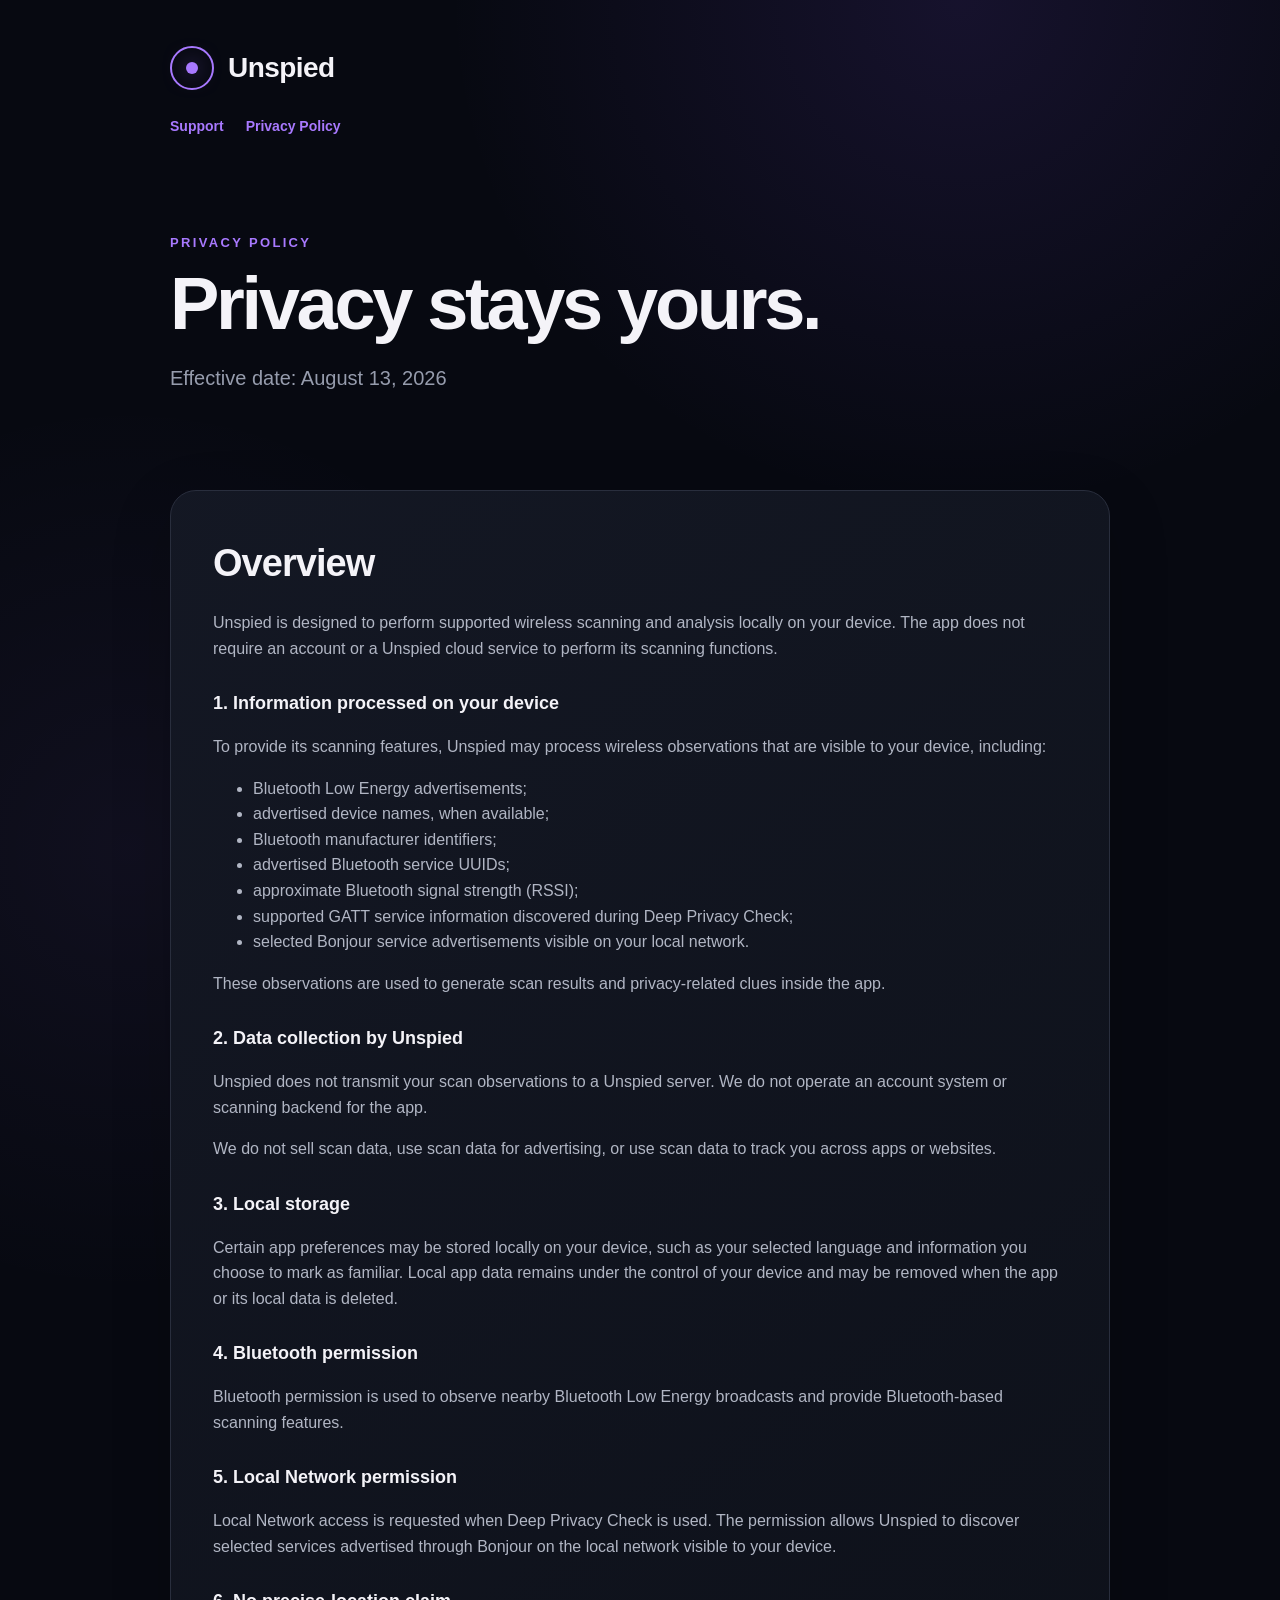
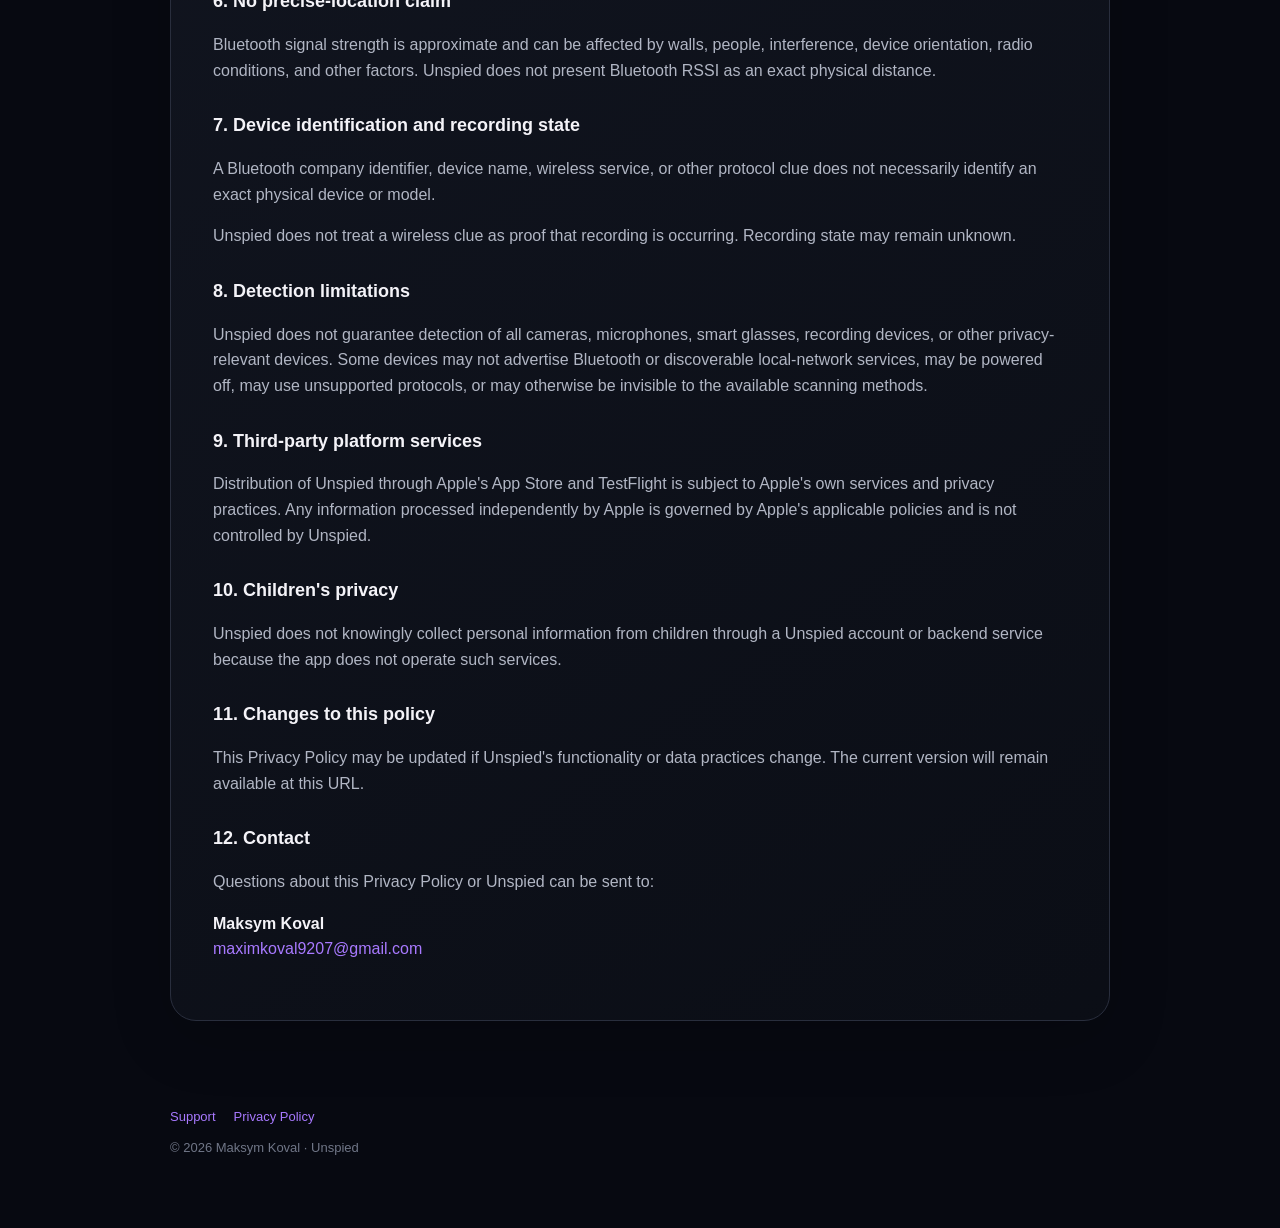
==== privacy.html @ 08357d12 "feat: publish Unspied support and privacy pages" ====
<!doctype html>
<html lang="en">
<head>
  <meta charset="utf-8">
  <meta name="viewport" content="width=device-width, initial-scale=1">
  <meta name="description" content="Privacy Policy for Unspied.">
  <title>Unspied Privacy Policy</title>
  <link rel="stylesheet" href="styles.css">
</head>
<body>

<header class="shell">
  <div class="brand">
    <span class="logo" aria-hidden="true"></span>
    <span>Unspied</span>
  </div>

  <nav>
    <a href="index.html">Support</a>
    <a href="privacy.html">Privacy Policy</a>
  </nav>
</header>

<main>

  <div class="hero shell">
    <div class="eyebrow">Privacy Policy</div>
    <h1>Privacy stays yours.</h1>

    <p class="lead">
      Effective date: August 13, 2026
    </p>
  </div>

  <section class="shell">
    <div class="card">

      <h2>Overview</h2>

      <p>
        Unspied is designed to perform supported wireless scanning and
        analysis locally on your device. The app does not require an account
        or a Unspied cloud service to perform its scanning functions.
      </p>

      <h3>1. Information processed on your device</h3>

      <p>
        To provide its scanning features, Unspied may process wireless
        observations that are visible to your device, including:
      </p>

      <ul>
        <li>Bluetooth Low Energy advertisements;</li>
        <li>advertised device names, when available;</li>
        <li>Bluetooth manufacturer identifiers;</li>
        <li>advertised Bluetooth service UUIDs;</li>
        <li>approximate Bluetooth signal strength (RSSI);</li>
        <li>supported GATT service information discovered during Deep Privacy Check;</li>
        <li>selected Bonjour service advertisements visible on your local network.</li>
      </ul>

      <p>
        These observations are used to generate scan results and privacy-related
        clues inside the app.
      </p>

      <h3>2. Data collection by Unspied</h3>

      <p>
        Unspied does not transmit your scan observations to a Unspied server.
        We do not operate an account system or scanning backend for the app.
      </p>

      <p>
        We do not sell scan data, use scan data for advertising, or use scan
        data to track you across apps or websites.
      </p>

      <h3>3. Local storage</h3>

      <p>
        Certain app preferences may be stored locally on your device, such as
        your selected language and information you choose to mark as familiar.
        Local app data remains under the control of your device and may be
        removed when the app or its local data is deleted.
      </p>

      <h3>4. Bluetooth permission</h3>

      <p>
        Bluetooth permission is used to observe nearby Bluetooth Low Energy
        broadcasts and provide Bluetooth-based scanning features.
      </p>

      <h3>5. Local Network permission</h3>

      <p>
        Local Network access is requested when Deep Privacy Check is used.
        The permission allows Unspied to discover selected services advertised
        through Bonjour on the local network visible to your device.
      </p>

      <h3>6. No precise-location claim</h3>

      <p>
        Bluetooth signal strength is approximate and can be affected by walls,
        people, interference, device orientation, radio conditions, and other
        factors. Unspied does not present Bluetooth RSSI as an exact physical
        distance.
      </p>

      <h3>7. Device identification and recording state</h3>

      <p>
        A Bluetooth company identifier, device name, wireless service, or
        other protocol clue does not necessarily identify an exact physical
        device or model.
      </p>

      <p>
        Unspied does not treat a wireless clue as proof that recording is
        occurring. Recording state may remain unknown.
      </p>

      <h3>8. Detection limitations</h3>

      <p>
        Unspied does not guarantee detection of all cameras, microphones,
        smart glasses, recording devices, or other privacy-relevant devices.
        Some devices may not advertise Bluetooth or discoverable local-network
        services, may be powered off, may use unsupported protocols, or may
        otherwise be invisible to the available scanning methods.
      </p>

      <h3>9. Third-party platform services</h3>

      <p>
        Distribution of Unspied through Apple's App Store and TestFlight is
        subject to Apple's own services and privacy practices. Any information
        processed independently by Apple is governed by Apple's applicable
        policies and is not controlled by Unspied.
      </p>

      <h3>10. Children's privacy</h3>

      <p>
        Unspied does not knowingly collect personal information from children
        through a Unspied account or backend service because the app does not
        operate such services.
      </p>

      <h3>11. Changes to this policy</h3>

      <p>
        This Privacy Policy may be updated if Unspied's functionality or data
        practices change. The current version will remain available at this URL.
      </p>

      <h3>12. Contact</h3>

      <p>
        Questions about this Privacy Policy or Unspied can be sent to:
      </p>

      <p>
        <strong>Maksym Koval</strong><br>
        <a href="mailto:maximkoval9207@gmail.com">maximkoval9207@gmail.com</a>
      </p>

    </div>
  </section>

</main>

<footer class="shell">
  <div class="footer-links">
    <a href="https://maximkoval9207.github.io/unspied-support/">Support</a>
    <a href="https://maximkoval9207.github.io/unspied-support/privacy.html">Privacy Policy</a>
  </div>

  <div>© 2026 Maksym Koval · Unspied</div>
</footer>

</body>
</html>
---- styles.css ----
:root {
  color-scheme: dark;
  --bg: #070911;
  --panel: #10131d;
  --panel2: #151925;
  --line: #292e3d;
  --text: #f4f3f8;
  --muted: #969cad;
  --purple: #a879ff;
  --purple2: #8453f5;
  --green: #51dbb2;
}

* {
  box-sizing: border-box;
}

html {
  scroll-behavior: smooth;
}

body {
  margin: 0;
  background:
    radial-gradient(circle at 75% 0%, rgba(132,83,245,.12), transparent 32rem),
    radial-gradient(circle at 10% 30%, rgba(168,121,255,.06), transparent 28rem),
    var(--bg);
  color: var(--text);
  font-family:
    -apple-system, BlinkMacSystemFont, "Segoe UI",
    Helvetica, Arial, sans-serif;
  line-height: 1.6;
}

a {
  color: var(--purple);
  text-decoration: none;
}

a:hover {
  text-decoration: underline;
}

.shell {
  width: min(940px, calc(100% - 36px));
  margin: 0 auto;
}

header {
  padding: 46px 0 24px;
}

.brand {
  display: flex;
  align-items: center;
  gap: 14px;
  font-size: 28px;
  font-weight: 800;
  letter-spacing: -.02em;
}

.logo {
  width: 44px;
  height: 44px;
  border: 2px solid var(--purple);
  border-radius: 50%;
  display: grid;
  place-items: center;
}

.logo::after {
  content: "";
  width: 12px;
  height: 12px;
  background: var(--purple);
  border-radius: 50%;
  box-shadow: 0 0 22px rgba(168,121,255,.55);
}

nav {
  display: flex;
  flex-wrap: wrap;
  gap: 22px;
  margin-top: 24px;
  font-size: 14px;
  font-weight: 700;
}

.hero {
  padding: 72px 0 44px;
}

.eyebrow {
  color: var(--purple);
  text-transform: uppercase;
  letter-spacing: .18em;
  font-size: 13px;
  font-weight: 800;
}

h1 {
  margin: 12px 0 20px;
  max-width: 760px;
  font-size: clamp(42px, 8vw, 74px);
  line-height: 1.03;
  letter-spacing: -.045em;
}

.lead {
  max-width: 700px;
  color: var(--muted);
  font-size: 20px;
}

.badges {
  display: flex;
  flex-wrap: wrap;
  gap: 10px;
  margin: 30px 0 0;
}

.badge {
  border: 1px solid var(--line);
  background: rgba(21,25,37,.8);
  border-radius: 999px;
  padding: 9px 14px;
  color: #c4c8d2;
  font-size: 13px;
  font-weight: 700;
}

.badge.green::before {
  content: "●";
  color: var(--green);
  margin-right: 7px;
}

section {
  padding: 32px 0;
}

.card {
  border: 1px solid var(--line);
  border-radius: 26px;
  background:
    linear-gradient(145deg, rgba(20,24,36,.97), rgba(11,14,22,.97));
  padding: clamp(24px, 5vw, 42px);
  box-shadow: 0 18px 60px rgba(0,0,0,.18);
}

.card + .card {
  margin-top: 18px;
}

h2 {
  margin: 0 0 16px;
  font-size: clamp(28px, 5vw, 38px);
  letter-spacing: -.025em;
}

h3 {
  margin-top: 28px;
  margin-bottom: 8px;
  font-size: 18px;
}

p, li {
  color: #b1b6c4;
}

strong {
  color: var(--text);
}

.contact {
  display: inline-flex;
  align-items: center;
  gap: 10px;
  margin-top: 14px;
  border-radius: 14px;
  padding: 13px 18px;
  background: linear-gradient(135deg, var(--purple2), var(--purple));
  color: white;
  font-weight: 800;
}

.contact:hover {
  text-decoration: none;
  filter: brightness(1.06);
}

.notice {
  margin-top: 24px;
  padding: 18px 20px;
  border: 1px solid #28483f;
  border-radius: 18px;
  background: rgba(17,44,35,.45);
}

.notice strong {
  color: var(--green);
}

.grid {
  display: grid;
  grid-template-columns: repeat(2, minmax(0, 1fr));
  gap: 18px;
}

footer {
  padding: 54px 0 70px;
  color: #707687;
  font-size: 13px;
}

.footer-links {
  display: flex;
  gap: 18px;
  flex-wrap: wrap;
  margin-bottom: 10px;
}

@media (max-width: 680px) {
  .grid {
    grid-template-columns: 1fr;
  }

  .hero {
    padding-top: 42px;
  }
}
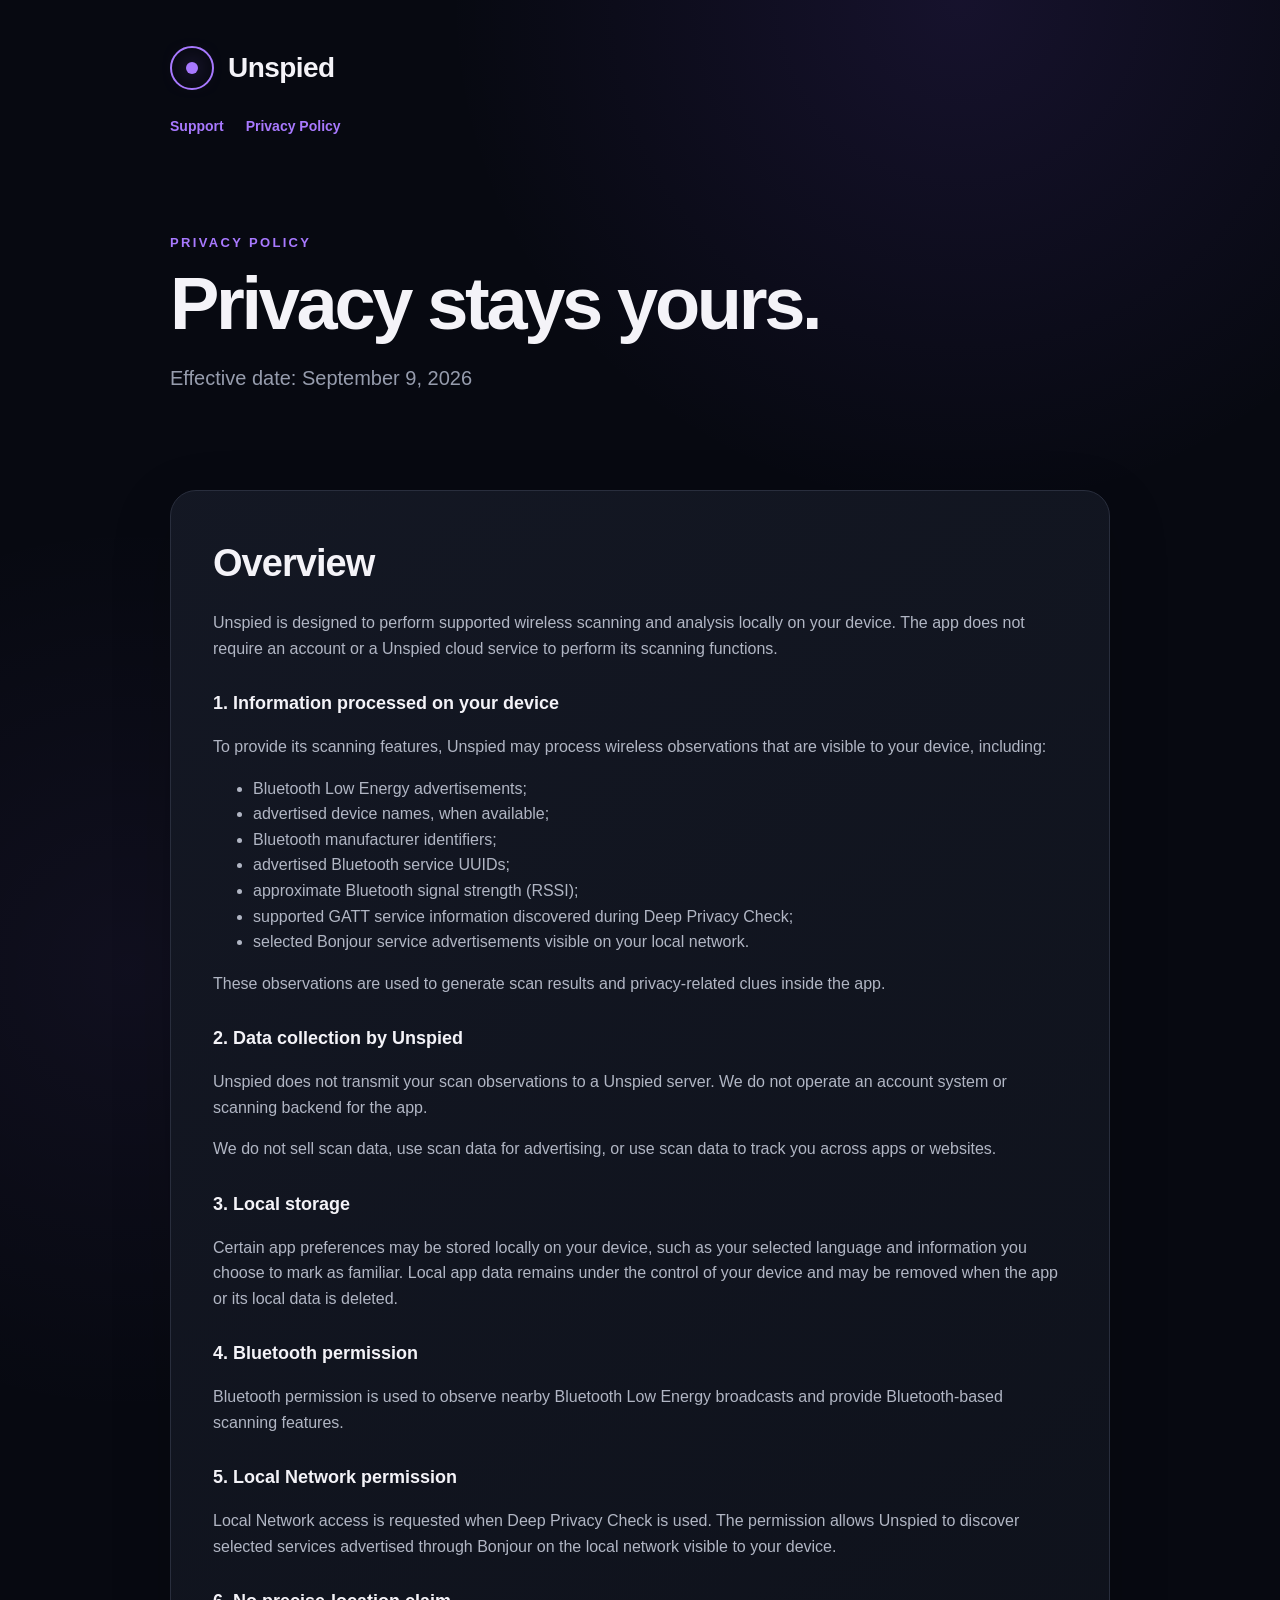
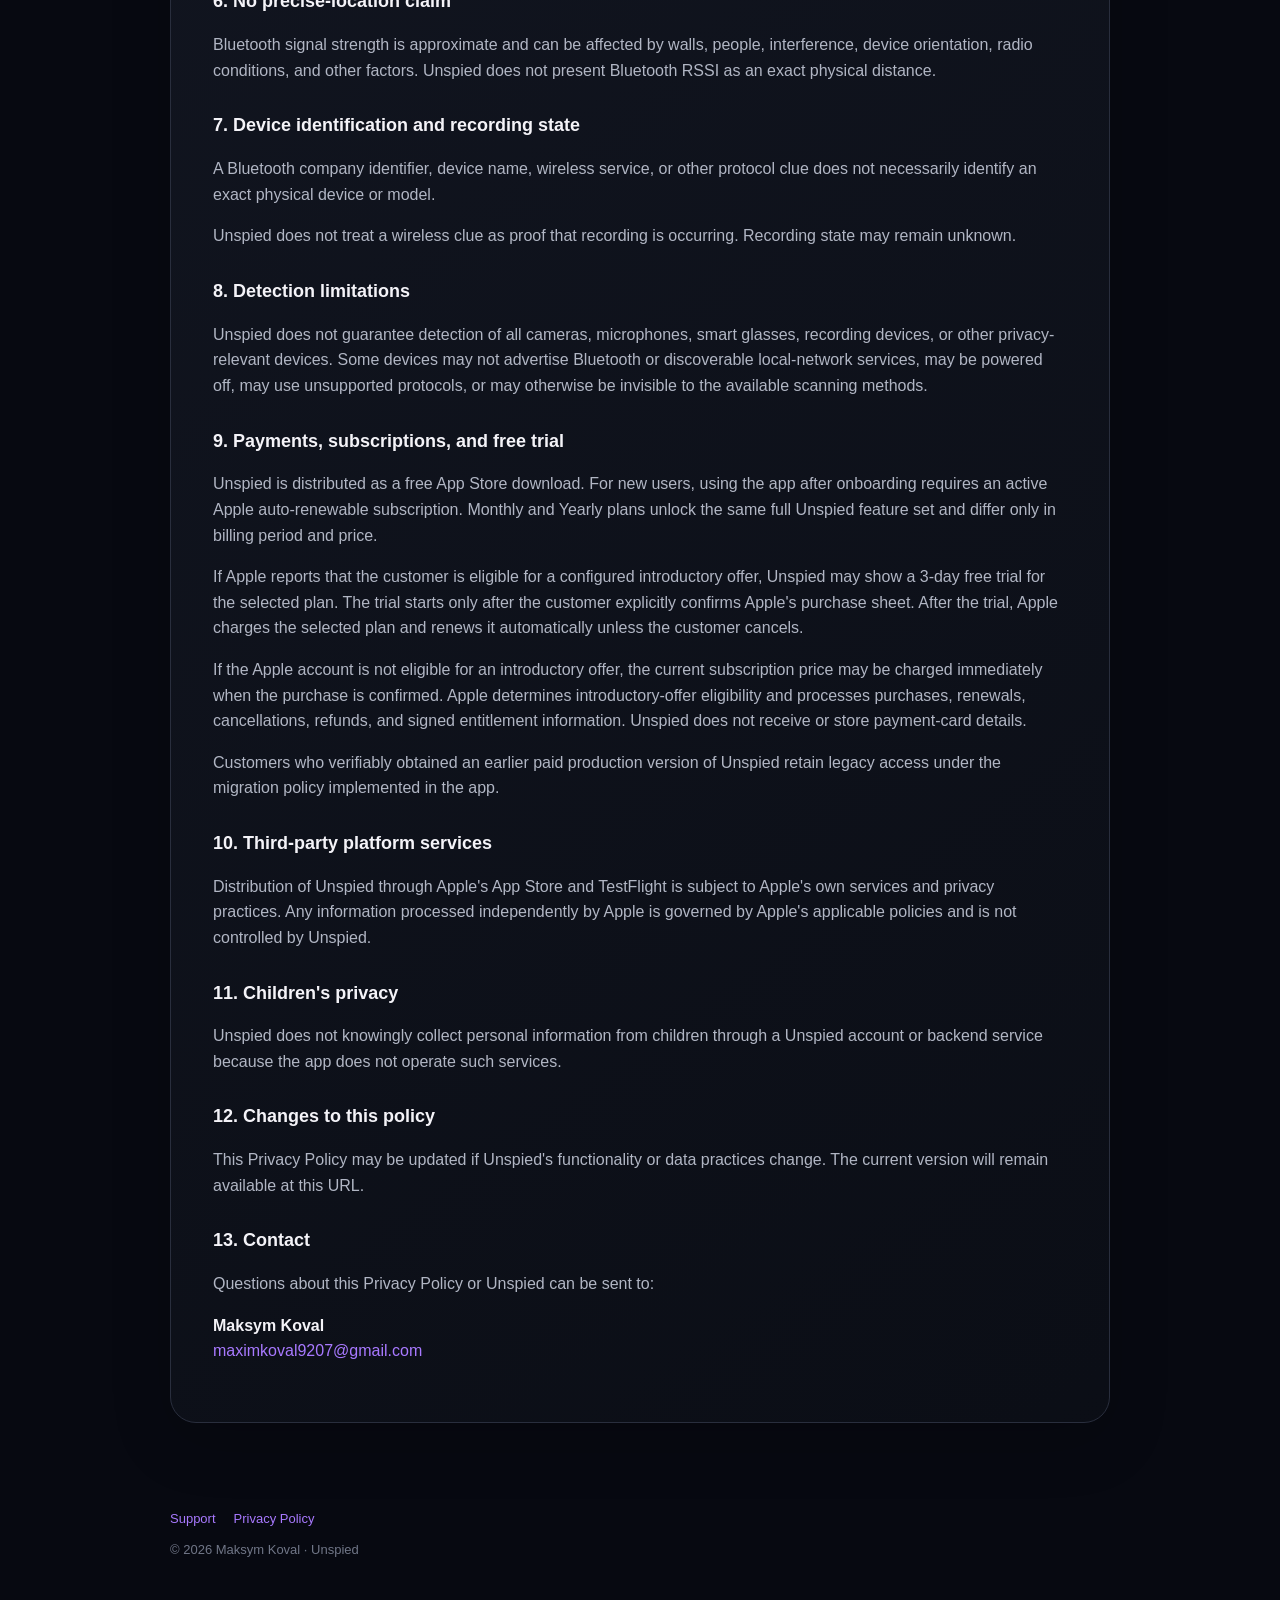
==== commit 84c267dc: "docs: update privacy for full-app subscription" ====
--- a/privacy.html
+++ b/privacy.html
@@ -28,7 +28,7 @@
     <h1>Privacy stays yours.</h1>
 
     <p class="lead">
-      Effective date: August 13, 2026
+      Effective date: September 9, 2026
     </p>
   </div>
 
@@ -133,16 +133,48 @@
         otherwise be invisible to the available scanning methods.
       </p>
 
-      <h3>9. Third-party platform services</h3>
-
-      <p>
-        Distribution of Unspied through Apple's App Store and TestFlight is
-        subject to Apple's own services and privacy practices. Any information
-        processed independently by Apple is governed by Apple's applicable
+      <h3>9. Payments, subscriptions, and free trial</h3>
+
+      <p>
+        Unspied is distributed as a free App Store download. For new users,
+        using the app after onboarding requires an active Apple auto-renewable
+        subscription. Monthly and Yearly plans unlock the same full Unspied
+        feature set and differ only in billing period and price.
+      </p>
+
+      <p>
+        If Apple reports that the customer is eligible for a configured
+        introductory offer, Unspied may show a 3-day free trial for the selected
+        plan. The trial starts only after the customer explicitly confirms
+        Apple&apos;s purchase sheet. After the trial, Apple charges the selected
+        plan and renews it automatically unless the customer cancels.
+      </p>
+
+      <p>
+        If the Apple account is not eligible for an introductory offer, the
+        current subscription price may be charged immediately when the purchase
+        is confirmed. Apple determines introductory-offer eligibility and
+        processes purchases, renewals, cancellations, refunds, and signed
+        entitlement information. Unspied does not receive or store payment-card
+        details.
+      </p>
+
+      <p>
+        Customers who verifiably obtained an earlier paid production version
+        of Unspied retain legacy access under the migration policy implemented
+        in the app.
+      </p>
+
+      <h3>10. Third-party platform services</h3>
+
+      <p>
+        Distribution of Unspied through Apple&apos;s App Store and TestFlight is
+        subject to Apple&apos;s own services and privacy practices. Any information
+        processed independently by Apple is governed by Apple&apos;s applicable
         policies and is not controlled by Unspied.
       </p>
 
-      <h3>10. Children's privacy</h3>
+      <h3>11. Children&apos;s privacy</h3>
 
       <p>
         Unspied does not knowingly collect personal information from children
@@ -150,14 +182,14 @@
         operate such services.
       </p>
 
-      <h3>11. Changes to this policy</h3>
-
-      <p>
-        This Privacy Policy may be updated if Unspied's functionality or data
+      <h3>12. Changes to this policy</h3>
+
+      <p>
+        This Privacy Policy may be updated if Unspied&apos;s functionality or data
         practices change. The current version will remain available at this URL.
       </p>
 
-      <h3>12. Contact</h3>
+      <h3>13. Contact</h3>
 
       <p>
         Questions about this Privacy Policy or Unspied can be sent to:
@@ -183,4 +215,4 @@
 </footer>
 
 </body>
-</html>+</html>
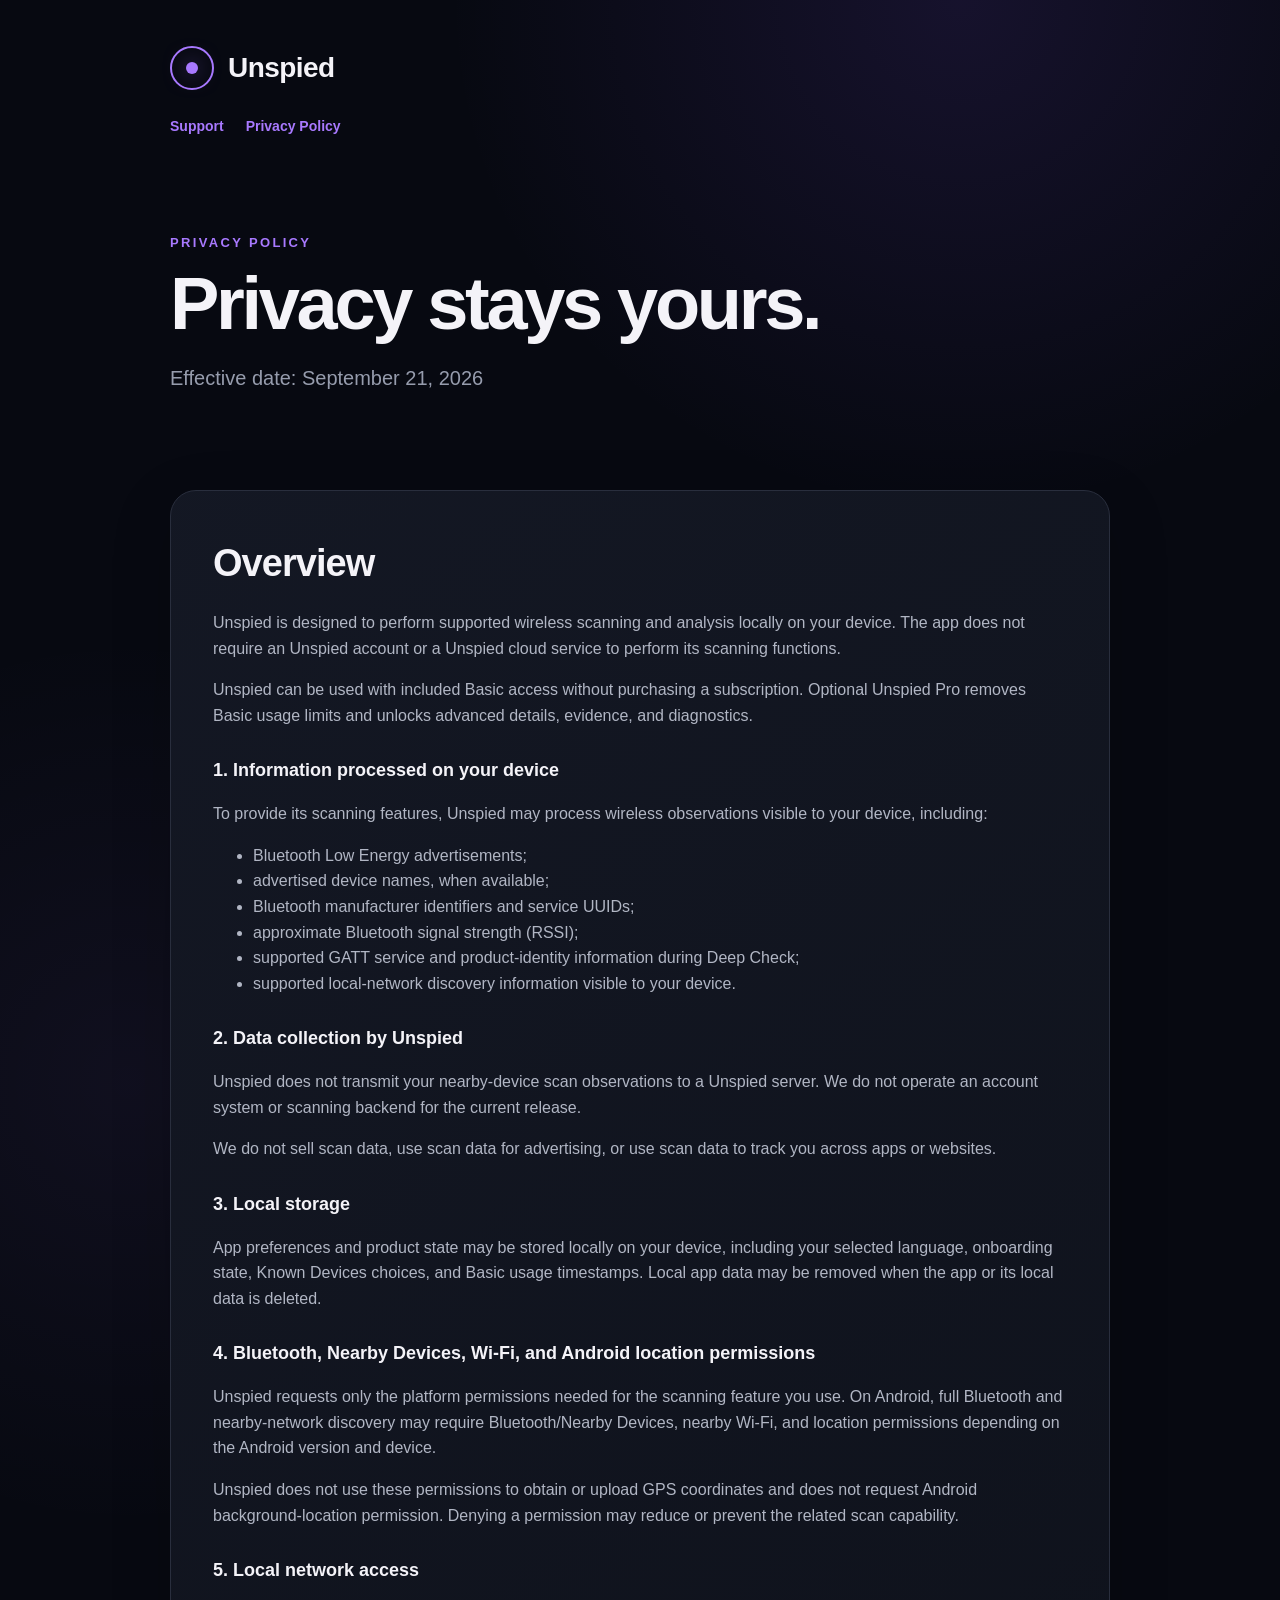
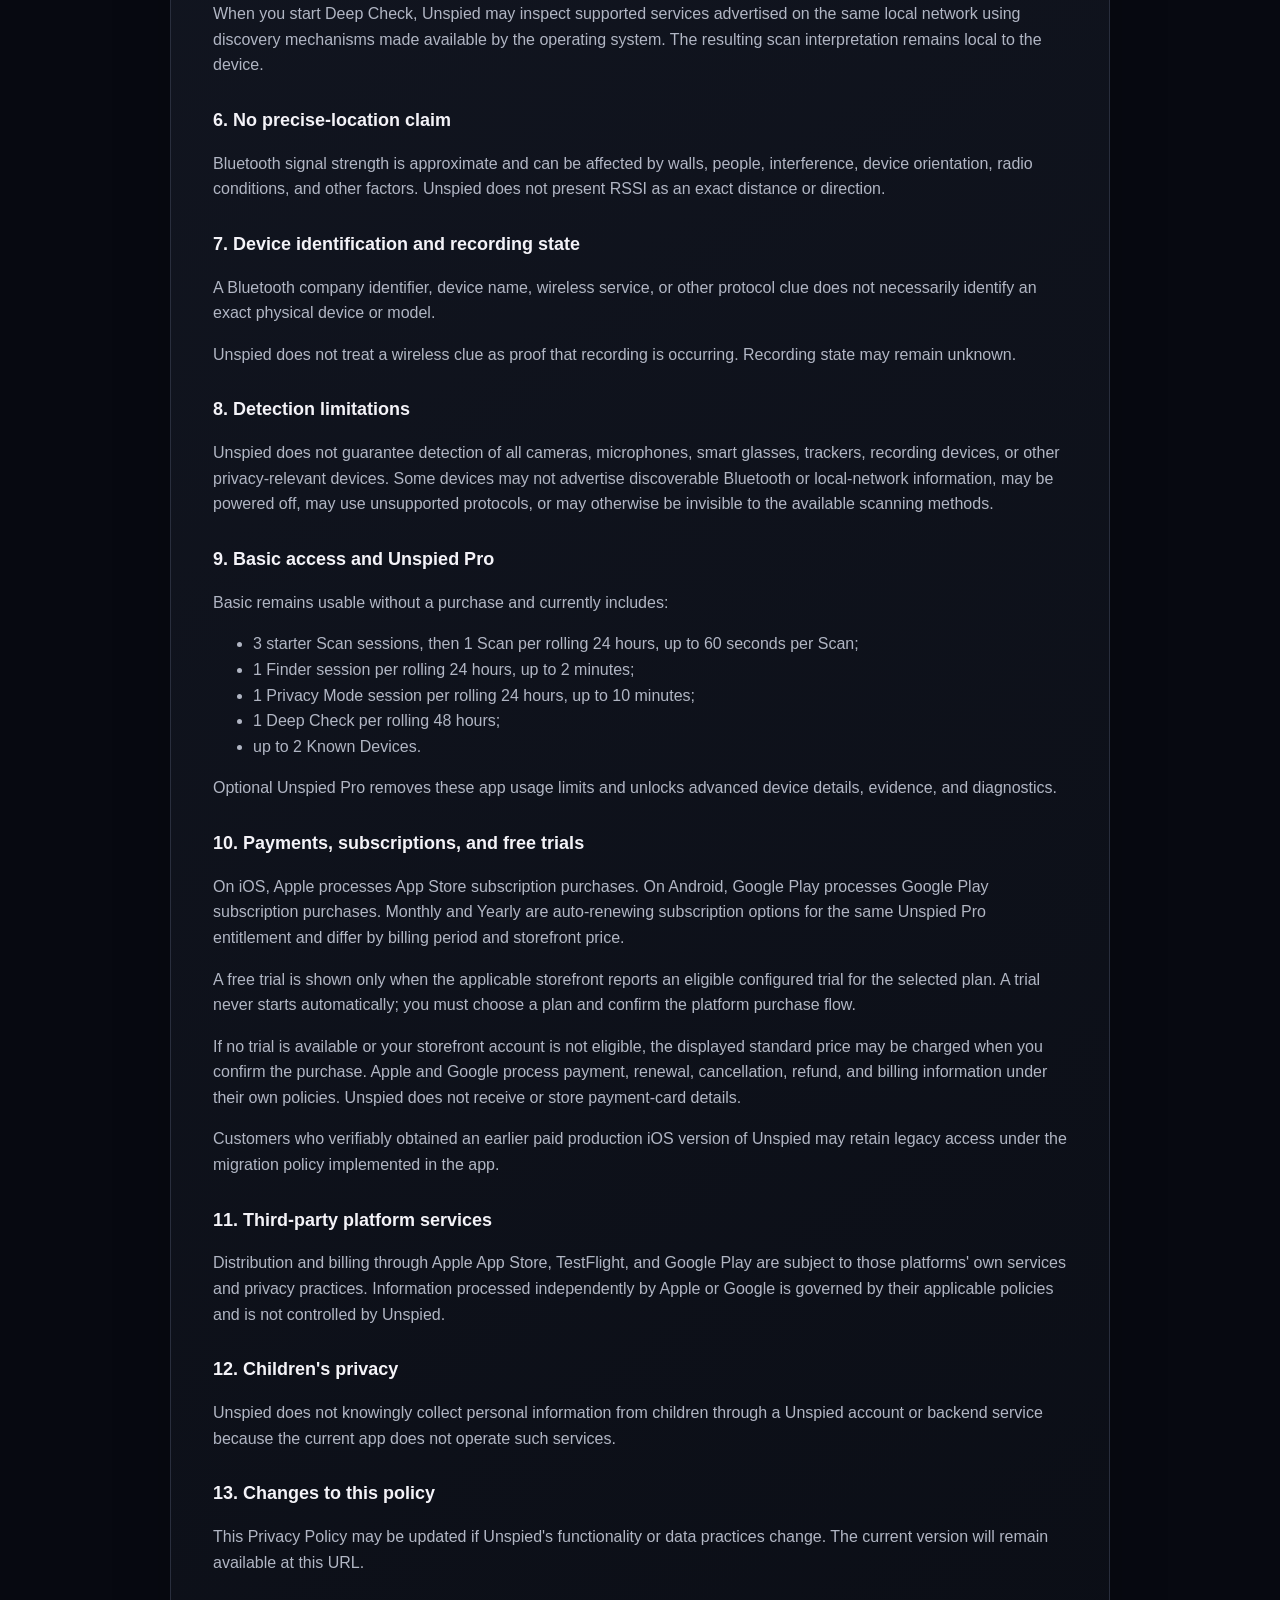
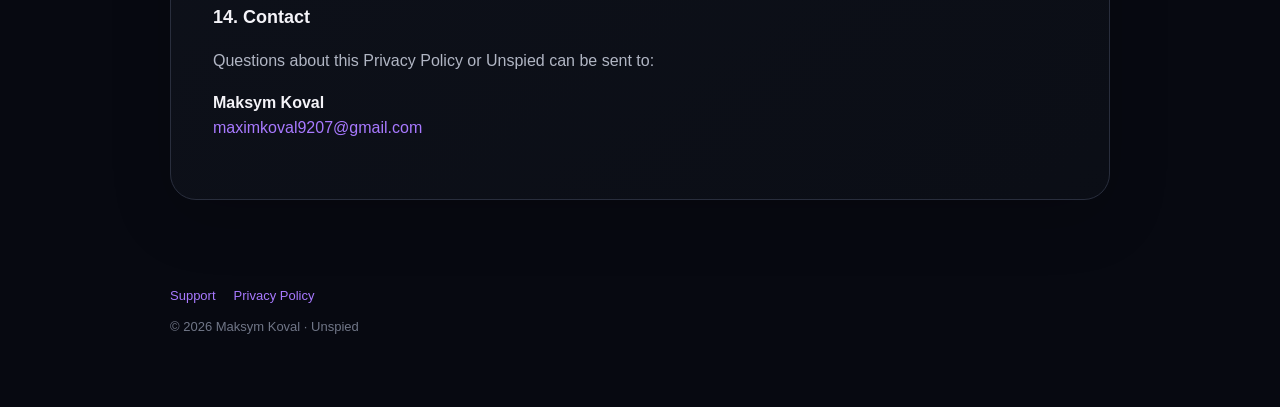
==== commit f93f2dd0: "docs: publish Basic plus optional Pro support model" ====
--- a/privacy.html
+++ b/privacy.html
@@ -22,187 +22,171 @@
 </header>
 
 <main>
-
   <div class="hero shell">
     <div class="eyebrow">Privacy Policy</div>
     <h1>Privacy stays yours.</h1>
-
-    <p class="lead">
-      Effective date: September 9, 2026
-    </p>
+    <p class="lead">Effective date: September 21, 2026</p>
   </div>
 
   <section class="shell">
     <div class="card">
-
       <h2>Overview</h2>
-
-      <p>
-        Unspied is designed to perform supported wireless scanning and
-        analysis locally on your device. The app does not require an account
-        or a Unspied cloud service to perform its scanning functions.
+      <p>
+        Unspied is designed to perform supported wireless scanning and analysis
+        locally on your device. The app does not require an Unspied account or
+        a Unspied cloud service to perform its scanning functions.
+      </p>
+      <p>
+        Unspied can be used with included Basic access without purchasing a
+        subscription. Optional Unspied Pro removes Basic usage limits and
+        unlocks advanced details, evidence, and diagnostics.
       </p>
 
       <h3>1. Information processed on your device</h3>
-
-      <p>
-        To provide its scanning features, Unspied may process wireless
-        observations that are visible to your device, including:
-      </p>
-
+      <p>To provide its scanning features, Unspied may process wireless observations visible to your device, including:</p>
       <ul>
         <li>Bluetooth Low Energy advertisements;</li>
         <li>advertised device names, when available;</li>
-        <li>Bluetooth manufacturer identifiers;</li>
-        <li>advertised Bluetooth service UUIDs;</li>
+        <li>Bluetooth manufacturer identifiers and service UUIDs;</li>
         <li>approximate Bluetooth signal strength (RSSI);</li>
-        <li>supported GATT service information discovered during Deep Privacy Check;</li>
-        <li>selected Bonjour service advertisements visible on your local network.</li>
+        <li>supported GATT service and product-identity information during Deep Check;</li>
+        <li>supported local-network discovery information visible to your device.</li>
       </ul>
 
-      <p>
-        These observations are used to generate scan results and privacy-related
-        clues inside the app.
-      </p>
-
       <h3>2. Data collection by Unspied</h3>
-
-      <p>
-        Unspied does not transmit your scan observations to a Unspied server.
-        We do not operate an account system or scanning backend for the app.
-      </p>
-
+      <p>
+        Unspied does not transmit your nearby-device scan observations to a
+        Unspied server. We do not operate an account system or scanning backend
+        for the current release.
+      </p>
       <p>
         We do not sell scan data, use scan data for advertising, or use scan
         data to track you across apps or websites.
       </p>
 
       <h3>3. Local storage</h3>
-
-      <p>
-        Certain app preferences may be stored locally on your device, such as
-        your selected language and information you choose to mark as familiar.
-        Local app data remains under the control of your device and may be
-        removed when the app or its local data is deleted.
-      </p>
-
-      <h3>4. Bluetooth permission</h3>
-
-      <p>
-        Bluetooth permission is used to observe nearby Bluetooth Low Energy
-        broadcasts and provide Bluetooth-based scanning features.
-      </p>
-
-      <h3>5. Local Network permission</h3>
-
-      <p>
-        Local Network access is requested when Deep Privacy Check is used.
-        The permission allows Unspied to discover selected services advertised
-        through Bonjour on the local network visible to your device.
+      <p>
+        App preferences and product state may be stored locally on your device,
+        including your selected language, onboarding state, Known Devices choices,
+        and Basic usage timestamps. Local app data may be removed when the app or
+        its local data is deleted.
+      </p>
+
+      <h3>4. Bluetooth, Nearby Devices, Wi-Fi, and Android location permissions</h3>
+      <p>
+        Unspied requests only the platform permissions needed for the scanning
+        feature you use. On Android, full Bluetooth and nearby-network discovery
+        may require Bluetooth/Nearby Devices, nearby Wi-Fi, and location
+        permissions depending on the Android version and device.
+      </p>
+      <p>
+        Unspied does not use these permissions to obtain or upload GPS
+        coordinates and does not request Android background-location permission.
+        Denying a permission may reduce or prevent the related scan capability.
+      </p>
+
+      <h3>5. Local network access</h3>
+      <p>
+        When you start Deep Check, Unspied may inspect supported services
+        advertised on the same local network using discovery mechanisms made
+        available by the operating system. The resulting scan interpretation
+        remains local to the device.
       </p>
 
       <h3>6. No precise-location claim</h3>
-
       <p>
         Bluetooth signal strength is approximate and can be affected by walls,
         people, interference, device orientation, radio conditions, and other
-        factors. Unspied does not present Bluetooth RSSI as an exact physical
-        distance.
+        factors. Unspied does not present RSSI as an exact distance or direction.
       </p>
 
       <h3>7. Device identification and recording state</h3>
-
-      <p>
-        A Bluetooth company identifier, device name, wireless service, or
-        other protocol clue does not necessarily identify an exact physical
-        device or model.
-      </p>
-
+      <p>
+        A Bluetooth company identifier, device name, wireless service, or other
+        protocol clue does not necessarily identify an exact physical device or model.
+      </p>
       <p>
         Unspied does not treat a wireless clue as proof that recording is
         occurring. Recording state may remain unknown.
       </p>
 
       <h3>8. Detection limitations</h3>
-
-      <p>
-        Unspied does not guarantee detection of all cameras, microphones,
-        smart glasses, recording devices, or other privacy-relevant devices.
-        Some devices may not advertise Bluetooth or discoverable local-network
-        services, may be powered off, may use unsupported protocols, or may
+      <p>
+        Unspied does not guarantee detection of all cameras, microphones, smart
+        glasses, trackers, recording devices, or other privacy-relevant devices.
+        Some devices may not advertise discoverable Bluetooth or local-network
+        information, may be powered off, may use unsupported protocols, or may
         otherwise be invisible to the available scanning methods.
       </p>
 
-      <h3>9. Payments, subscriptions, and free trial</h3>
-
-      <p>
-        Unspied is distributed as a free App Store download. For new users,
-        using the app after onboarding requires an active Apple auto-renewable
-        subscription. Monthly and Yearly plans unlock the same full Unspied
-        feature set and differ only in billing period and price.
-      </p>
-
-      <p>
-        If Apple reports that the customer is eligible for a configured
-        introductory offer, Unspied may show a 3-day free trial for the selected
-        plan. The trial starts only after the customer explicitly confirms
-        Apple&apos;s purchase sheet. After the trial, Apple charges the selected
-        plan and renews it automatically unless the customer cancels.
-      </p>
-
-      <p>
-        If the Apple account is not eligible for an introductory offer, the
-        current subscription price may be charged immediately when the purchase
-        is confirmed. Apple determines introductory-offer eligibility and
-        processes purchases, renewals, cancellations, refunds, and signed
-        entitlement information. Unspied does not receive or store payment-card
-        details.
-      </p>
-
-      <p>
-        Customers who verifiably obtained an earlier paid production version
-        of Unspied retain legacy access under the migration policy implemented
+      <h3>9. Basic access and Unspied Pro</h3>
+      <p>Basic remains usable without a purchase and currently includes:</p>
+      <ul>
+        <li>3 starter Scan sessions, then 1 Scan per rolling 24 hours, up to 60 seconds per Scan;</li>
+        <li>1 Finder session per rolling 24 hours, up to 2 minutes;</li>
+        <li>1 Privacy Mode session per rolling 24 hours, up to 10 minutes;</li>
+        <li>1 Deep Check per rolling 48 hours;</li>
+        <li>up to 2 Known Devices.</li>
+      </ul>
+      <p>
+        Optional Unspied Pro removes these app usage limits and unlocks advanced
+        device details, evidence, and diagnostics.
+      </p>
+
+      <h3>10. Payments, subscriptions, and free trials</h3>
+      <p>
+        On iOS, Apple processes App Store subscription purchases. On Android,
+        Google Play processes Google Play subscription purchases. Monthly and
+        Yearly are auto-renewing subscription options for the same Unspied Pro
+        entitlement and differ by billing period and storefront price.
+      </p>
+      <p>
+        A free trial is shown only when the applicable storefront reports an
+        eligible configured trial for the selected plan. A trial never starts
+        automatically; you must choose a plan and confirm the platform purchase flow.
+      </p>
+      <p>
+        If no trial is available or your storefront account is not eligible,
+        the displayed standard price may be charged when you confirm the purchase.
+        Apple and Google process payment, renewal, cancellation, refund, and
+        billing information under their own policies. Unspied does not receive
+        or store payment-card details.
+      </p>
+      <p>
+        Customers who verifiably obtained an earlier paid production iOS version
+        of Unspied may retain legacy access under the migration policy implemented
         in the app.
       </p>
 
-      <h3>10. Third-party platform services</h3>
-
-      <p>
-        Distribution of Unspied through Apple&apos;s App Store and TestFlight is
-        subject to Apple&apos;s own services and privacy practices. Any information
-        processed independently by Apple is governed by Apple&apos;s applicable
-        policies and is not controlled by Unspied.
-      </p>
-
-      <h3>11. Children&apos;s privacy</h3>
-
+      <h3>11. Third-party platform services</h3>
+      <p>
+        Distribution and billing through Apple App Store, TestFlight, and Google
+        Play are subject to those platforms' own services and privacy practices.
+        Information processed independently by Apple or Google is governed by
+        their applicable policies and is not controlled by Unspied.
+      </p>
+
+      <h3>12. Children's privacy</h3>
       <p>
         Unspied does not knowingly collect personal information from children
-        through a Unspied account or backend service because the app does not
-        operate such services.
-      </p>
-
-      <h3>12. Changes to this policy</h3>
-
-      <p>
-        This Privacy Policy may be updated if Unspied&apos;s functionality or data
+        through a Unspied account or backend service because the current app does
+        not operate such services.
+      </p>
+
+      <h3>13. Changes to this policy</h3>
+      <p>
+        This Privacy Policy may be updated if Unspied's functionality or data
         practices change. The current version will remain available at this URL.
       </p>
 
-      <h3>13. Contact</h3>
-
-      <p>
-        Questions about this Privacy Policy or Unspied can be sent to:
-      </p>
-
+      <h3>14. Contact</h3>
+      <p>Questions about this Privacy Policy or Unspied can be sent to:</p>
       <p>
         <strong>Maksym Koval</strong><br>
         <a href="mailto:maximkoval9207@gmail.com">maximkoval9207@gmail.com</a>
       </p>
-
     </div>
   </section>
-
 </main>
 
 <footer class="shell">
@@ -210,7 +194,6 @@
     <a href="https://maximkoval9207.github.io/unspied-support/">Support</a>
     <a href="https://maximkoval9207.github.io/unspied-support/privacy.html">Privacy Policy</a>
   </div>
-
   <div>© 2026 Maksym Koval · Unspied</div>
 </footer>
 
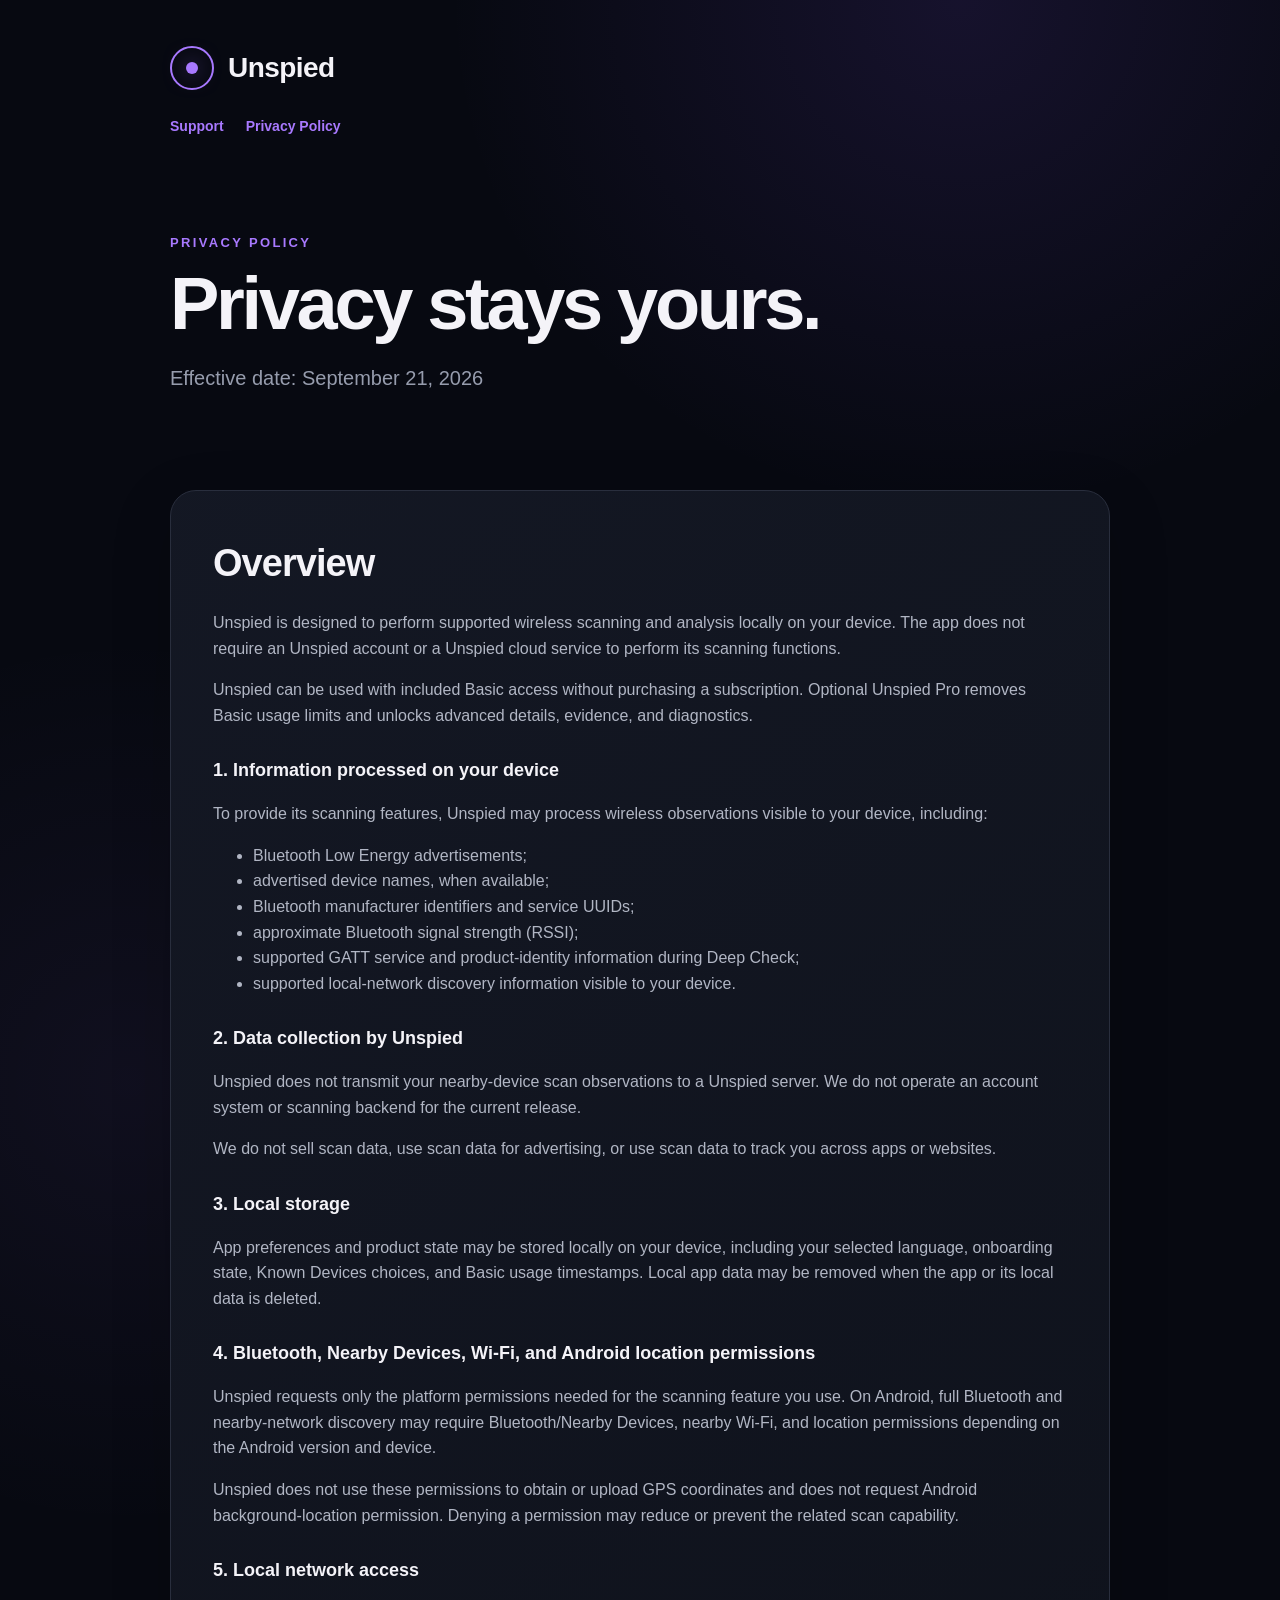
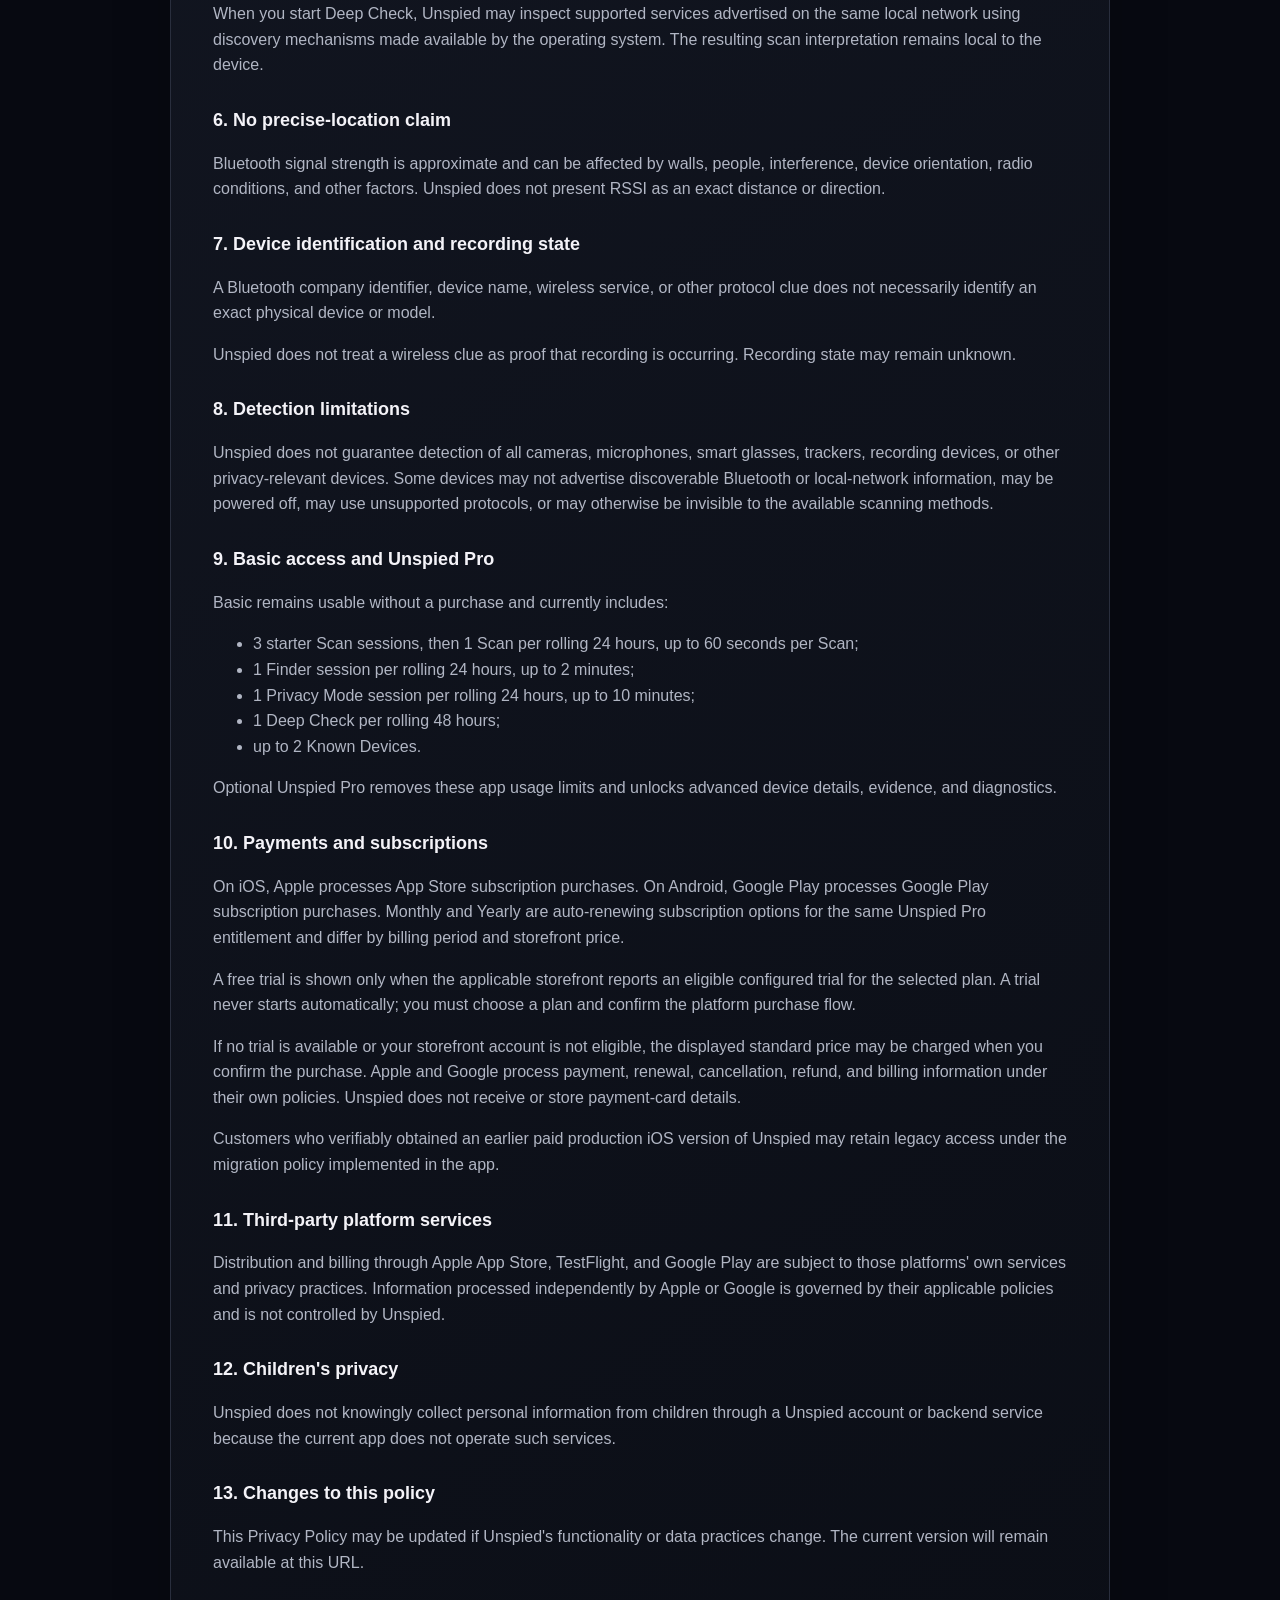
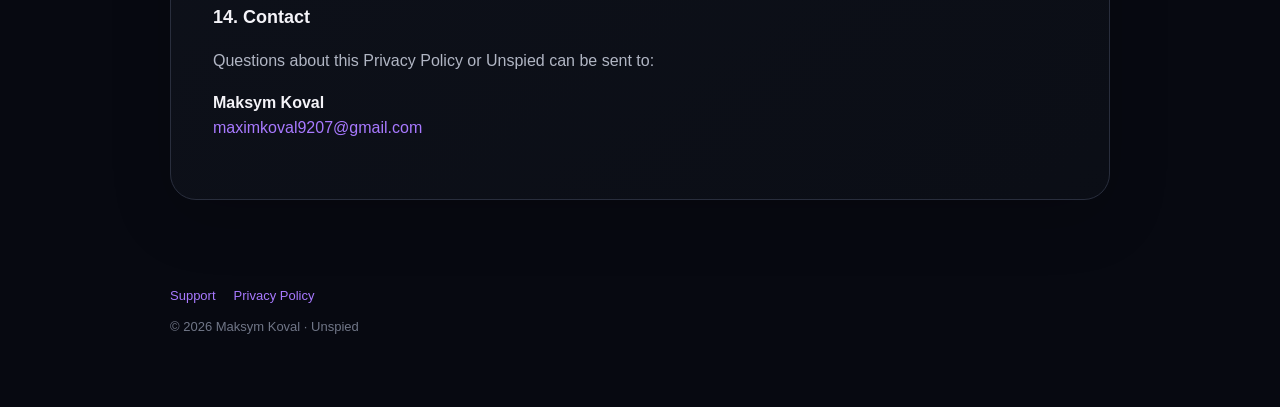
==== commit 0eb41524: "docs: remove trial from Unspied Pro model" ====
--- a/privacy.html
+++ b/privacy.html
@@ -133,7 +133,7 @@
         device details, evidence, and diagnostics.
       </p>
 
-      <h3>10. Payments, subscriptions, and free trials</h3>
+      <h3>10. Payments and subscriptions</h3>
       <p>
         On iOS, Apple processes App Store subscription purchases. On Android,
         Google Play processes Google Play subscription purchases. Monthly and
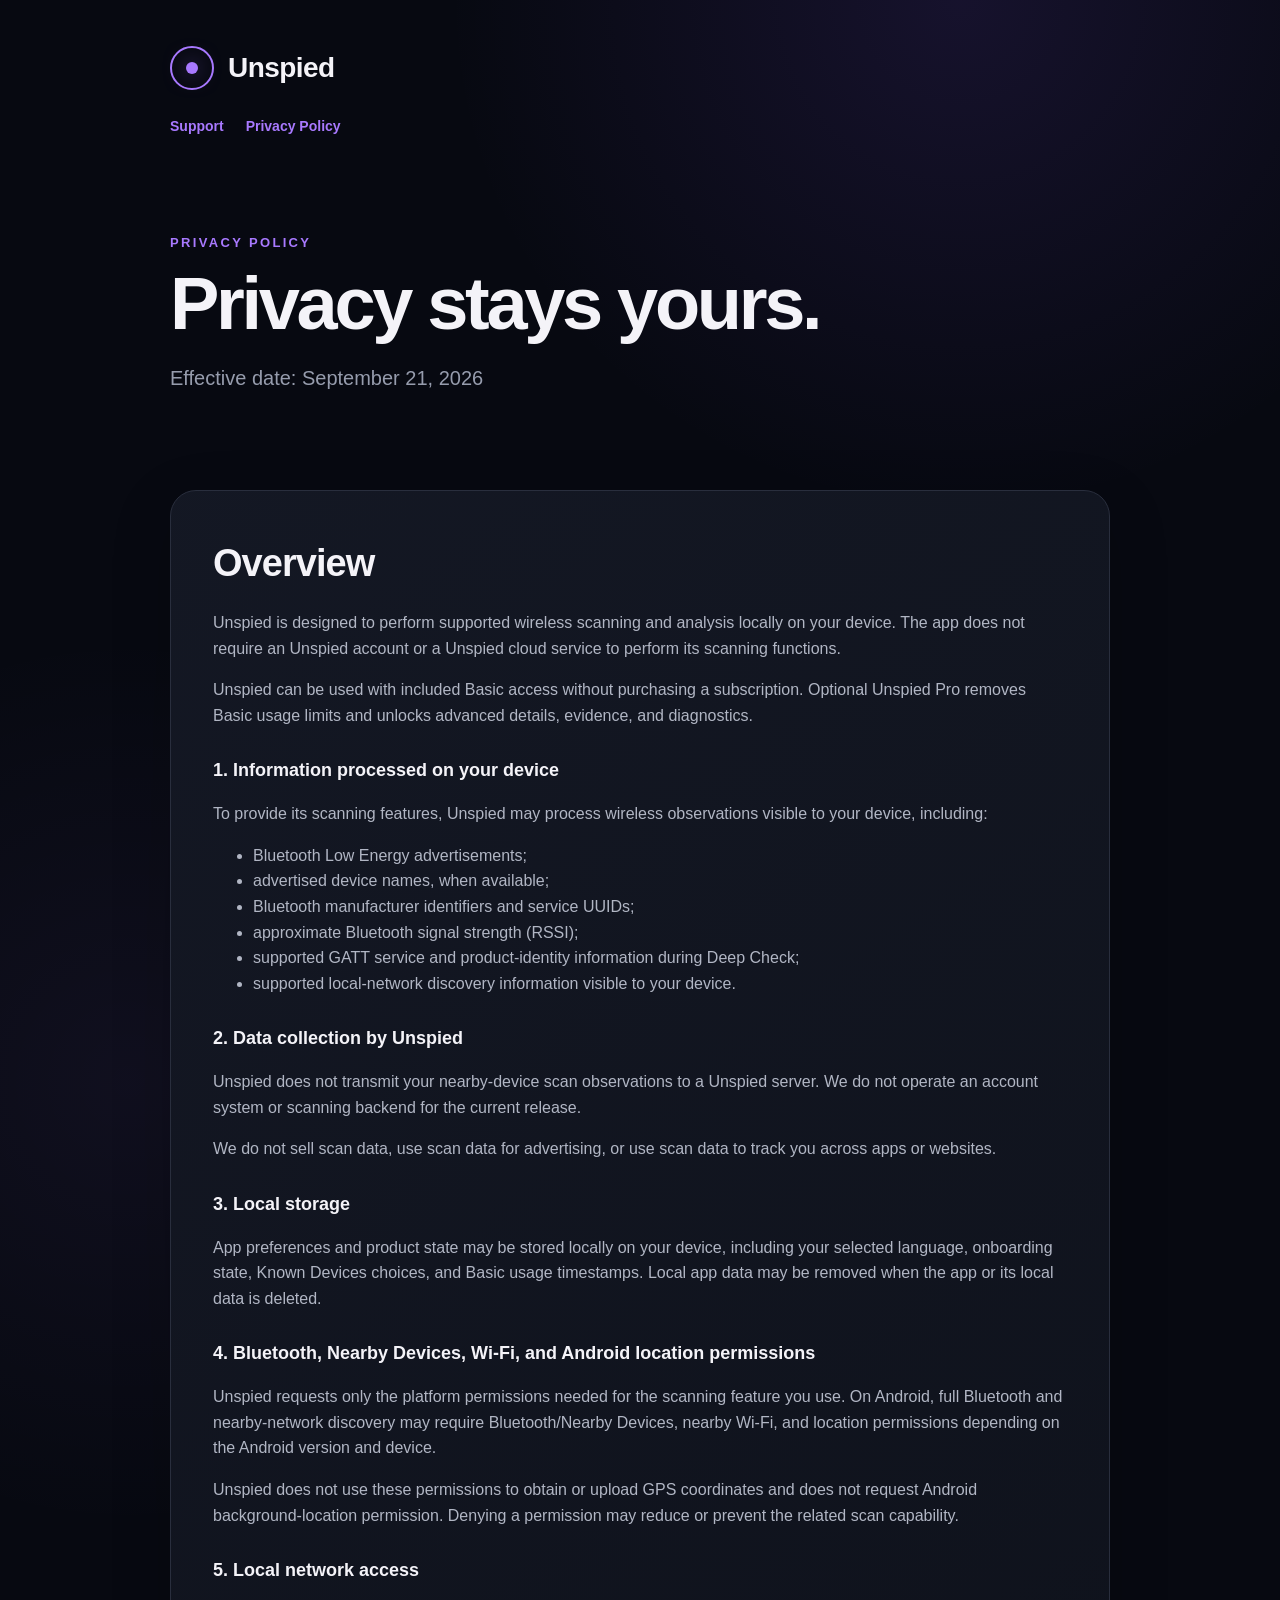
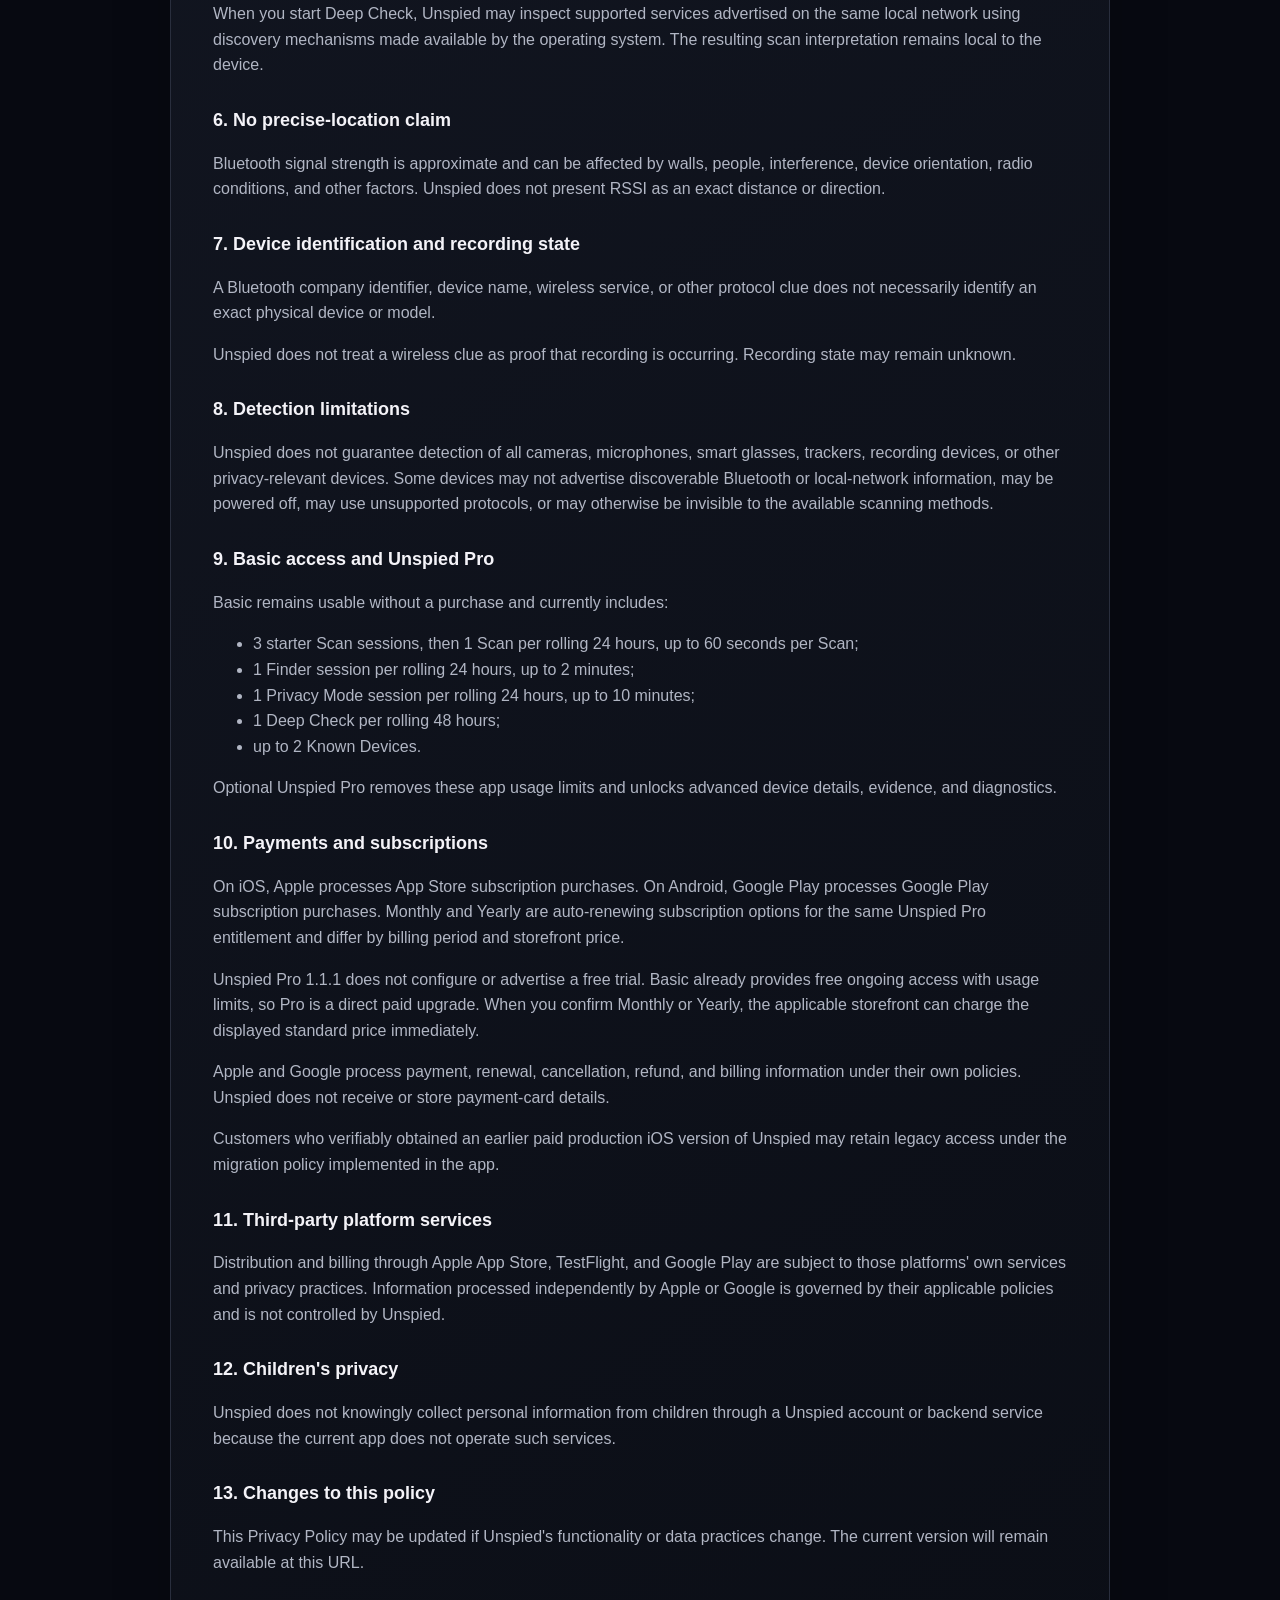
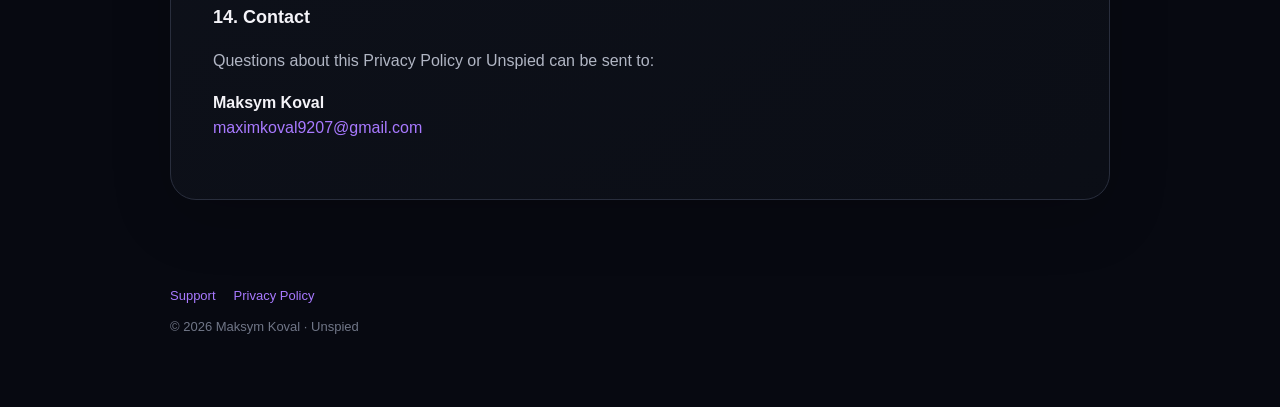
==== commit a73a7a20: "docs: enforce no-trial Pro privacy disclosure" ====
--- a/privacy.html
+++ b/privacy.html
@@ -141,13 +141,12 @@
         entitlement and differ by billing period and storefront price.
       </p>
       <p>
-        A free trial is shown only when the applicable storefront reports an
-        eligible configured trial for the selected plan. A trial never starts
-        automatically; you must choose a plan and confirm the platform purchase flow.
-      </p>
-      <p>
-        If no trial is available or your storefront account is not eligible,
-        the displayed standard price may be charged when you confirm the purchase.
+        Unspied Pro 1.1.1 does not configure or advertise a free trial.
+        Basic already provides free ongoing access with usage limits, so Pro
+        is a direct paid upgrade. When you confirm Monthly or Yearly, the
+        applicable storefront can charge the displayed standard price immediately.
+      </p>
+      <p>
         Apple and Google process payment, renewal, cancellation, refund, and
         billing information under their own policies. Unspied does not receive
         or store payment-card details.
